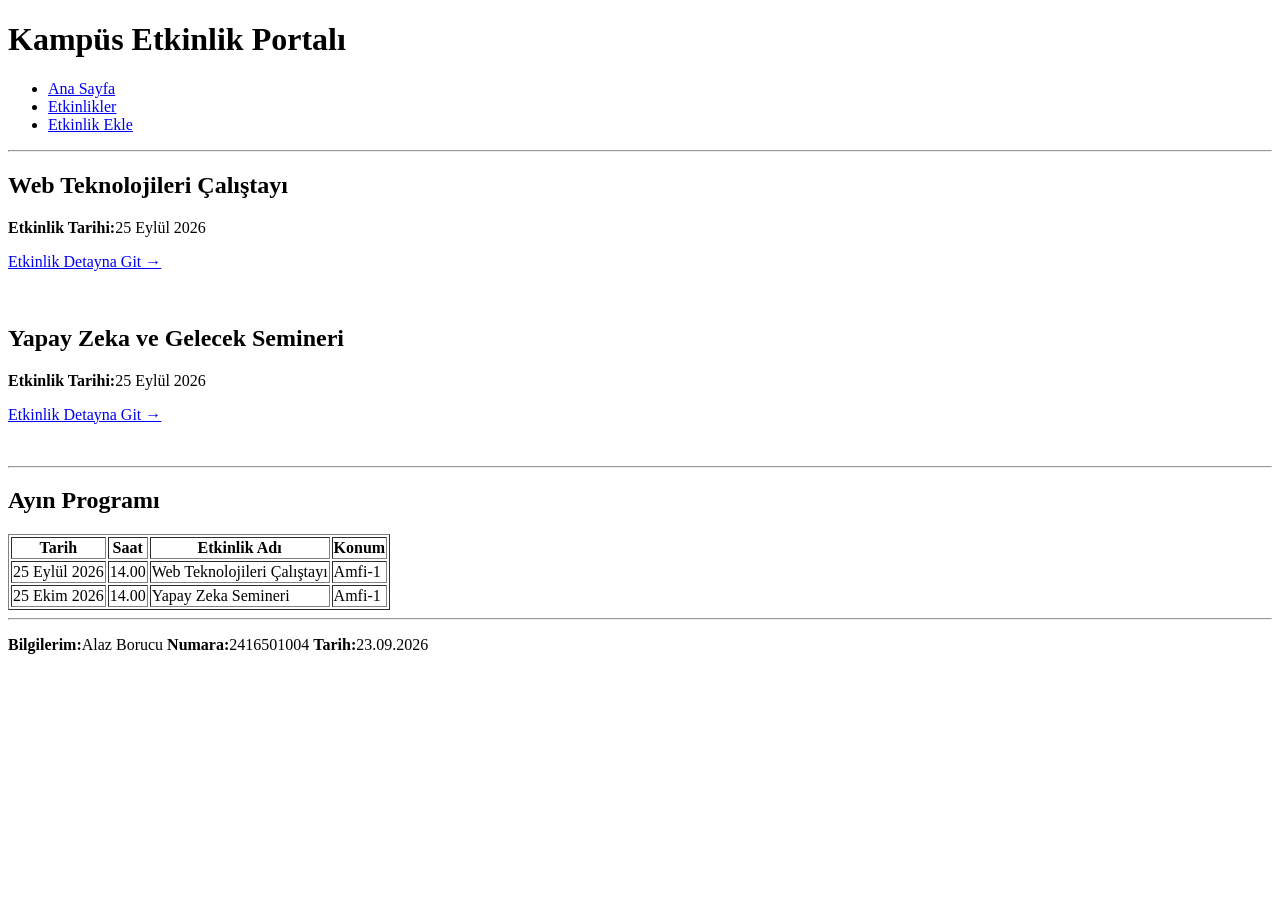
==== index.html @ 19bc13cd "CSS stilleri eklendi" ====
<!DOCTYPE html>
<html lang="tr">
<head>
    <meta charset="UTF-8">
    <meta name="viewport" content="width=device-width, initial-scale=1.0">
    <title>Kampüs Etkinlikleri</title>
    <link rel="stylesheet" href="style.css">
</head>
<body>
    <header>
        <h1>Kampüs Etkinlik Portalı</h1>
        <nav>
            <ul>
            <li><a href="index.html">Ana Sayfa</a></li>
            <li><a href="etkinlikdetay1.html">Etkinlikler</a></li>
            <li><a href="etkinlikdegisiklik.html">Etkinlik Ekle</a></li>
        </ul>
        </nav>
    </header>
    <hr>
    <main>
        <section>
            <h2>Web Teknolojileri Çalıştayı</h2>
            <p><strong>Etkinlik Tarihi:</strong>25 Eylül 2026</p>
            <p><a href="etkinlikdetay1.html">Etkinlik Detayna Git &rarr;</a></p>
        </section>
        <br>
        <section>
            <h2>Yapay Zeka ve Gelecek Semineri</h2>
            <p><strong>Etkinlik Tarihi:</strong>25 Eylül 2026</p>
            <p><a href="etkinlikdetay2.html">Etkinlik Detayna Git &rarr;</a></p>
        </section>
        <br>
        <hr>
        <section>
            <h2>Ayın Programı</h2>
            <table border="1">
                <thead>
                    <tr>
                        <th>Tarih</th>
                        <th>Saat</th>
                        <th>Etkinlik Adı</th>
                        <th>Konum</th>
                    </tr>
                </thead>
                <tbody>
                    <tr>
                        <td>25 Eylül 2026</td>
                        <td>14.00</td>
                        <td>Web Teknolojileri Çalıştayı</td>
                        <td>Amfi-1</td>
                    </tr>
                    <tr>
                        <td>25 Ekim 2026</td>
                        <td>14.00</td>
                        <td>Yapay Zeka Semineri</td>
                        <td>Amfi-1</td>
                    </tr>
                </tbody>
            </table>
        </section>
 </main>

 <hr>

 <footer>
    <p><strong>Bilgilerim:</strong>Alaz Borucu <strong>Numara:</strong>2416501004 <strong>Tarih:</strong>23.09.2026</p>
 </footer>
</body>
</html>
---- style.css ----
console.log("Merhaba Web Teknolojileri!");
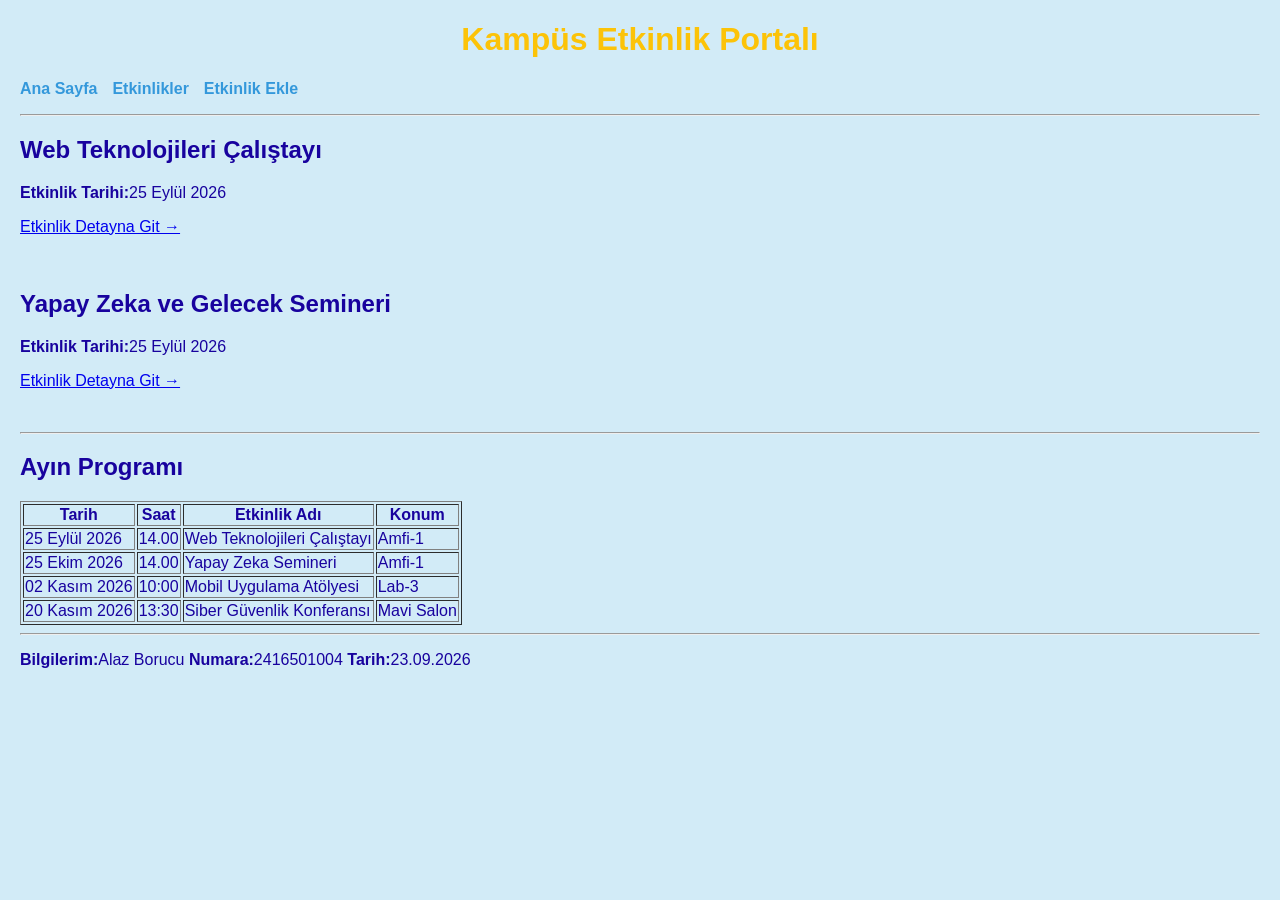
==== commit 677b9503: "4 etkinlik oldu" ====
--- a/index.html
+++ b/index.html
@@ -4,7 +4,7 @@
     <meta charset="UTF-8">
     <meta name="viewport" content="width=device-width, initial-scale=1.0">
     <title>Kampüs Etkinlikleri</title>
-    <link rel="stylesheet" href="style.css">
+    <link rel="stylesheet" href="index.css">
 </head>
 <body>
     <header>
@@ -12,7 +12,7 @@
         <nav>
             <ul>
             <li><a href="index.html">Ana Sayfa</a></li>
-            <li><a href="etkinlikdetay1.html">Etkinlikler</a></li>
+            <li><a href="etkinlikler.html">Etkinlikler</a></li>
             <li><a href="etkinlikdegisiklik.html">Etkinlik Ekle</a></li>
         </ul>
         </nav>
@@ -56,6 +56,18 @@
                         <td>Yapay Zeka Semineri</td>
                         <td>Amfi-1</td>
                     </tr>
+                    <tr>
+                        <td>02 Kasım 2026</td>
+                        <td>10:00</td>
+                        <td>Mobil Uygulama Atölyesi</td>
+                        <td>Lab-3</td>
+                    </tr>
+                    <tr>
+                        <td>20 Kasım 2026</td>
+                        <td>13:30</td>
+                        <td>Siber Güvenlik Konferansı</td>
+                        <td>Mavi Salon</td>
+                    </tr>
                 </tbody>
             </table>
         </section>
--- a/index.css
+++ b/index.css
@@ -0,0 +1,29 @@
+body {
+    background-color: #D2EBF7;
+    font-family: Arial, sans-serif;
+    color: #18029E;
+    margin: 20px;
+}
+
+h1 {
+    color: #FCC308;
+    text-align: center;
+}
+
+
+nav ul {
+    list-style-type: none;
+    padding: 0;
+    display: flex;
+    gap: 15px;
+}
+
+nav a {
+    text-decoration: none;
+    color: #3498db;
+    font-weight: bold;
+}
+
+nav a:hover {
+    color: #e74c3c;
+}
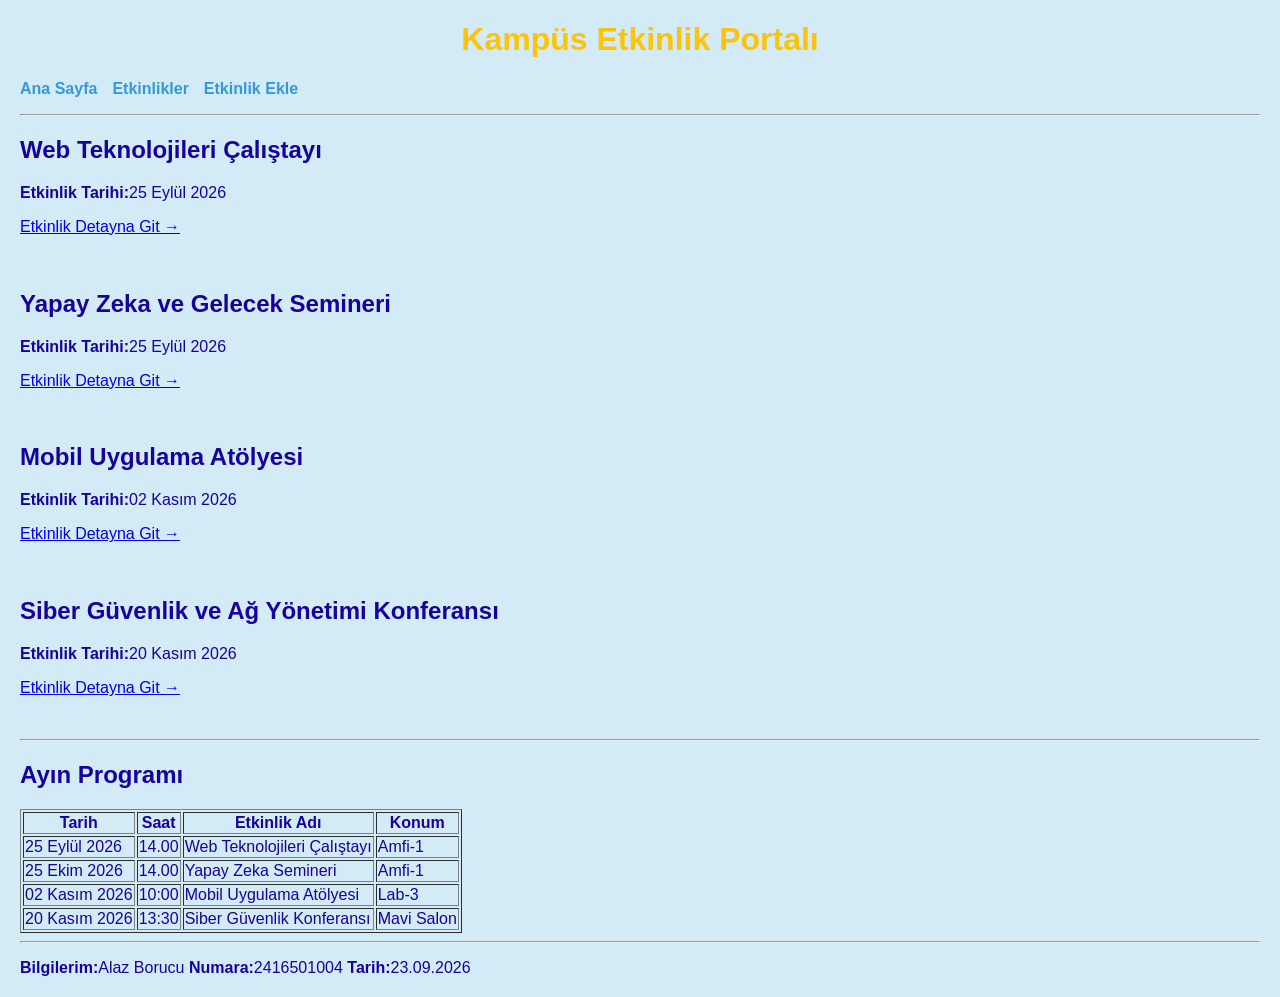
==== commit 33a80c11: "güncellendi" ====
--- a/index.html
+++ b/index.html
@@ -29,6 +29,18 @@
             <h2>Yapay Zeka ve Gelecek Semineri</h2>
             <p><strong>Etkinlik Tarihi:</strong>25 Eylül 2026</p>
             <p><a href="etkinlikdetay2.html">Etkinlik Detayna Git &rarr;</a></p>
+        </section>
+        <br>
+        <section>
+            <h2>Mobil Uygulama Atölyesi</h2>
+            <p><strong>Etkinlik Tarihi:</strong>02 Kasım 2026</p>
+            <p><a href="etkinlikdetay3.html">Etkinlik Detayna Git &rarr;</a></p>
+        </section>
+        <br>
+        <section>
+            <h2>Siber Güvenlik ve Ağ Yönetimi Konferansı</h2>
+            <p><strong>Etkinlik Tarihi:</strong>20 Kasım 2026</p>
+            <p><a href="etkinlikdetay4.html">Etkinlik Detayna Git &rarr;</a></p>
         </section>
         <br>
         <hr>
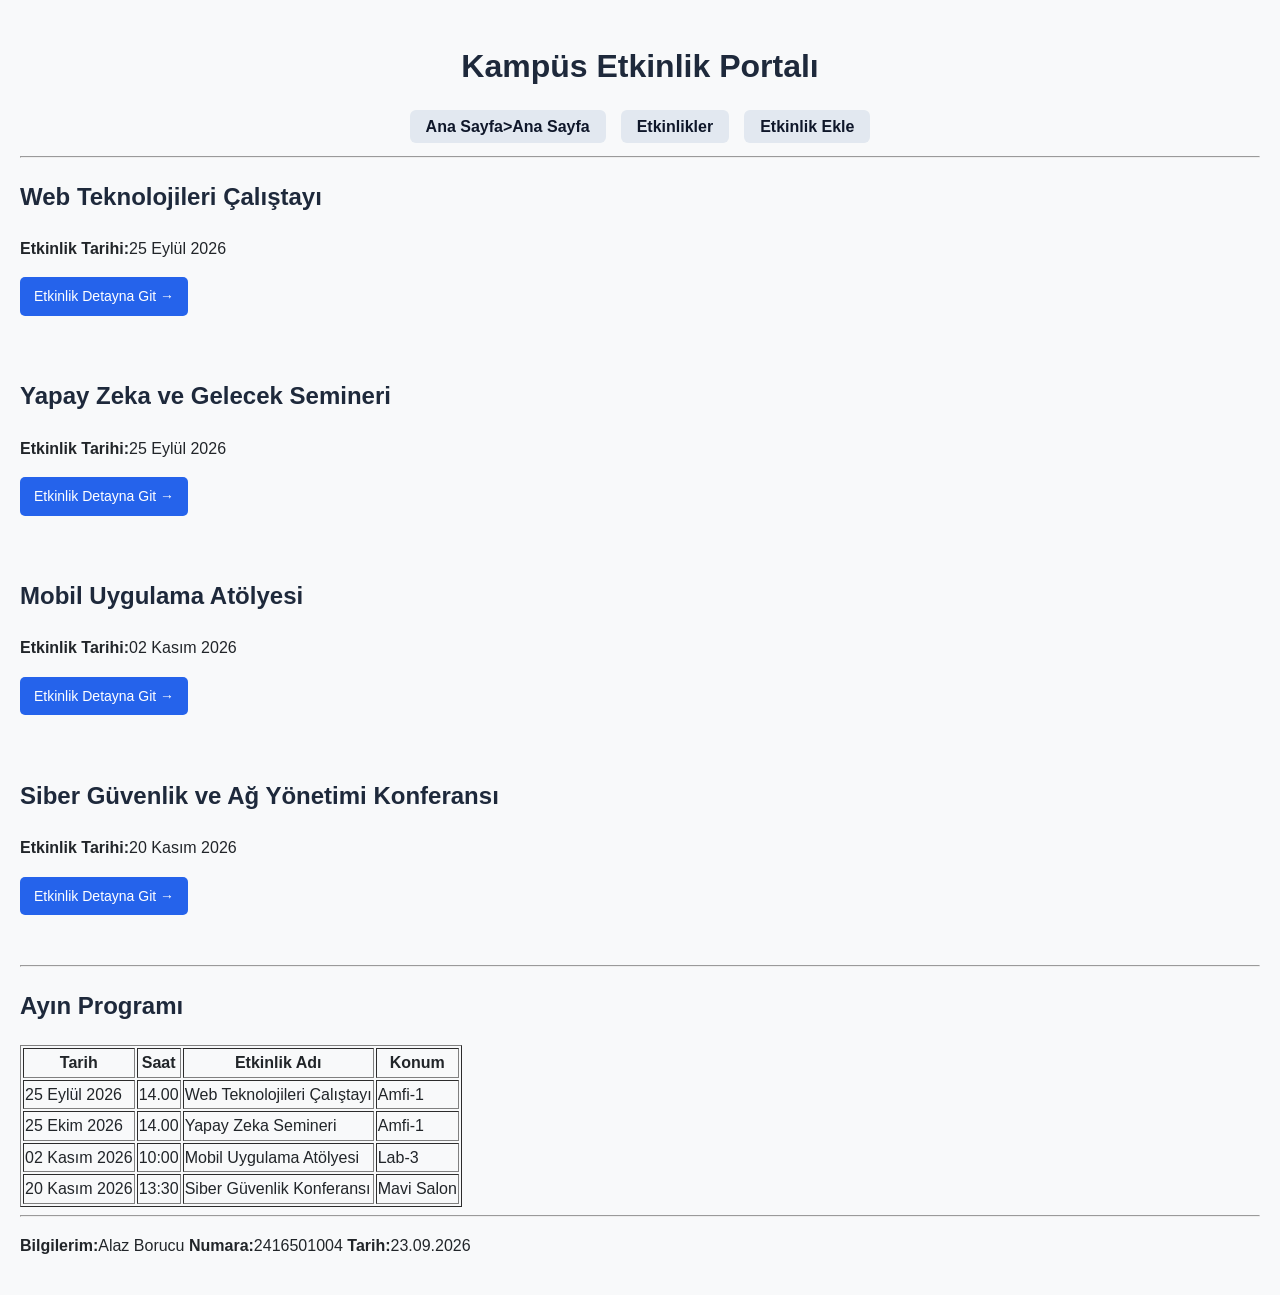
==== commit b34230bd: "güncellendi" ====
--- a/index.html
+++ b/index.html
@@ -11,9 +11,9 @@
         <h1>Kampüs Etkinlik Portalı</h1>
         <nav>
             <ul>
-            <li><a href="index.html">Ana Sayfa</a></li>
-            <li><a href="etkinlikler.html">Etkinlikler</a></li>
-            <li><a href="etkinlikdegisiklik.html">Etkinlik Ekle</a></li>
+            <li><a href="index.html" class="nav-link">Ana Sayfa>Ana Sayfa</a></li>
+            <li><a href="etkinlikler.html" class="nav-link">Etkinlikler</a></li>
+            <li><a href="etkinlikdegisiklik.html" class="nav-link">Etkinlik Ekle</a></li>
         </ul>
         </nav>
     </header>
@@ -22,25 +22,25 @@
         <section>
             <h2>Web Teknolojileri Çalıştayı</h2>
             <p><strong>Etkinlik Tarihi:</strong>25 Eylül 2026</p>
-            <p><a href="etkinlikdetay1.html">Etkinlik Detayna Git &rarr;</a></p>
+            <p><a href="etkinlikdetay1.html" class="btn-detay">Etkinlik Detayna Git &rarr;</a></p>
         </section>
         <br>
         <section>
             <h2>Yapay Zeka ve Gelecek Semineri</h2>
             <p><strong>Etkinlik Tarihi:</strong>25 Eylül 2026</p>
-            <p><a href="etkinlikdetay2.html">Etkinlik Detayna Git &rarr;</a></p>
+            <p><a href="etkinlikdetay2.html" class="btn-detay">Etkinlik Detayna Git &rarr;</a></p>
         </section>
         <br>
         <section>
             <h2>Mobil Uygulama Atölyesi</h2>
             <p><strong>Etkinlik Tarihi:</strong>02 Kasım 2026</p>
-            <p><a href="etkinlikdetay3.html">Etkinlik Detayna Git &rarr;</a></p>
+            <p><a href="etkinlikdetay3.html" class="btn-detay">Etkinlik Detayna Git &rarr;</a></p>
         </section>
         <br>
         <section>
             <h2>Siber Güvenlik ve Ağ Yönetimi Konferansı</h2>
             <p><strong>Etkinlik Tarihi:</strong>20 Kasım 2026</p>
-            <p><a href="etkinlikdetay4.html">Etkinlik Detayna Git &rarr;</a></p>
+            <p><a href="etkinlikdetay4.html" class="btn-detay">Etkinlik Detayna Git &rarr;</a></p>
         </section>
         <br>
         <hr>
--- a/index.css
+++ b/index.css
@@ -1,29 +1,99 @@
+/* ==========================================
+   1. GENEL SAYFA VE BAŞLIK STİLLERİ (Element Selectors)
+   ========================================== */
 body {
-    background-color: #D2EBF7;
-    font-family: Arial, sans-serif;
-    color: #18029E;
-    margin: 20px;
+    background-color: #f8f9fa;
+    font-family: 'Segoe UI', Tahoma, Geneva, Verdana, sans-serif;
+    color: #212529;
+    margin: 0;
+    padding: 20px;
+    line-height: 1.6;
+}
+
+h1, h2, h3 {
+    color: #1e293b;
 }
 
 h1 {
-    color: #FCC308;
     text-align: center;
 }
 
-
+/* ==========================================
+   2. ORTAK MENÜ STİLLERİ (Class: .nav-link)
+   ========================================== */
 nav ul {
     list-style-type: none;
     padding: 0;
     display: flex;
+    justify-content: center;
     gap: 15px;
 }
 
-nav a {
+/* Menü Bağlantıları İçin Class */
+.nav-link {
     text-decoration: none;
-    color: #3498db;
-    font-weight: bold;
+    color: #0f172a;
+    background-color: #e2e8f0;
+    padding: 8px 16px;
+    border-radius: 6px;
+    font-weight: 600;
+    transition: all 0.2s ease;
 }
 
-nav a:hover {
-    color: #e74c3c;
+/* Hover Etkileşimi */
+.nav-link:hover {
+    background-color: #2563eb;
+    color: #ffffff;
+}
+
+/* ==========================================
+   3. BUTON CLASS'LARI (Class Selectors)
+   ========================================== */
+
+/* Detay Butonu (Kart İçi Linkler) */
+.btn-detay {
+    display: inline-block;
+    text-decoration: none;
+    background-color: #2563eb;
+    color: #ffffff;
+    padding: 8px 14px;
+    border-radius: 5px;
+    font-size: 14px;
+    font-weight: 500;
+}
+
+.btn-detay:hover {
+    background-color: #1d4ed8;
+}
+
+/* Ana Kaydet Butonu (Form) */
+.btn-primary {
+    background-color: #16a34a;
+    color: #ffffff;
+    border: none;
+    padding: 10px 20px;
+    font-size: 16px;
+    font-weight: bold;
+    border-radius: 6px;
+    cursor: pointer;
+    transition: background-color 0.2s;
+}
+
+.btn-primary:hover {
+    background-color: #15803d;
+}
+
+/* Geri Dön Butonu (İkinci Derece Buton) */
+.btn-secondary {
+    display: inline-block;
+    text-decoration: none;
+    background-color: #64748b;
+    color: #ffffff;
+    padding: 8px 16px;
+    border-radius: 5px;
+    font-weight: 500;
+}
+
+.btn-secondary:hover {
+    background-color: #475569;
 }
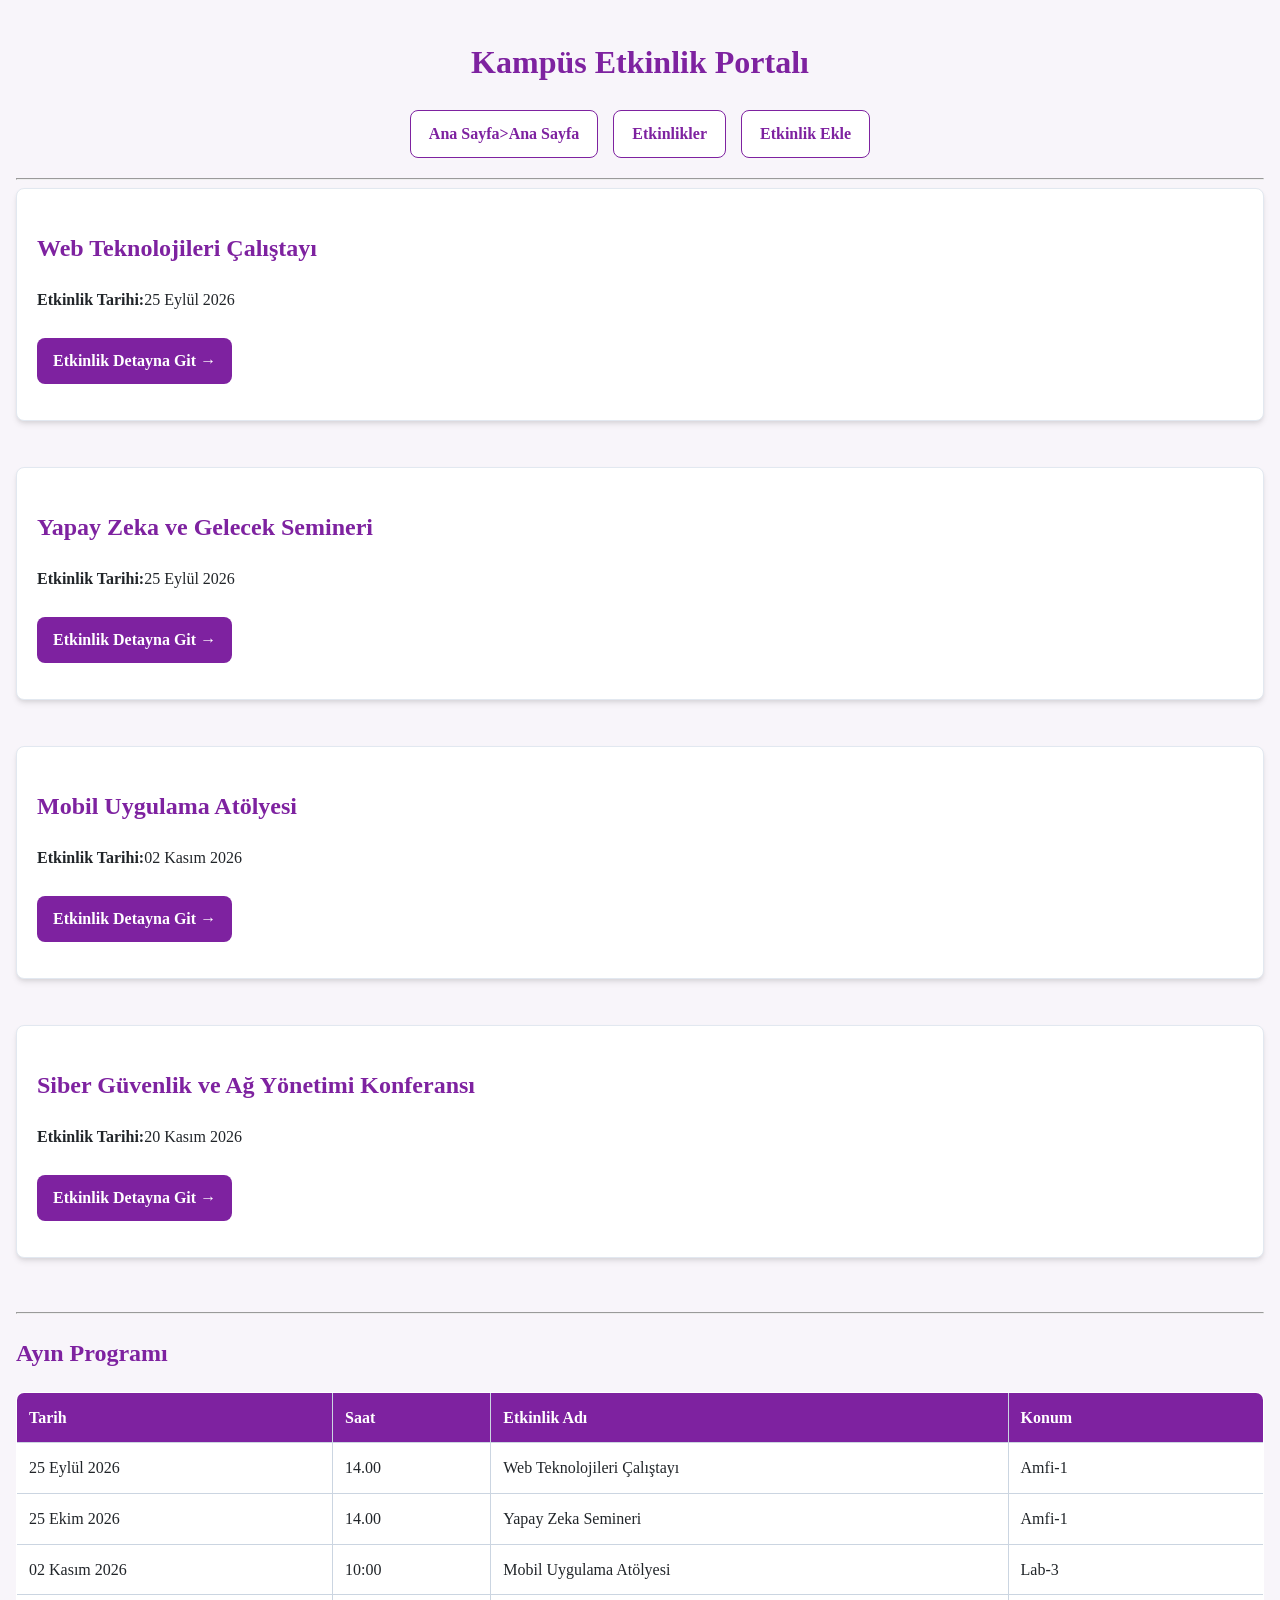
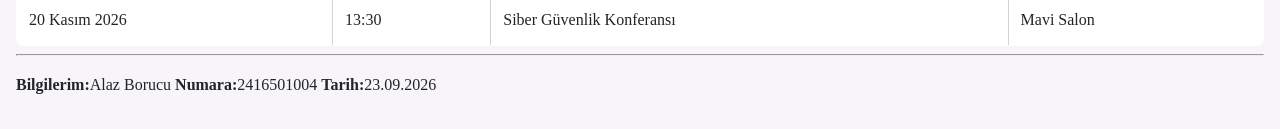
==== commit 22a3e06a: "güncellendi" ====
--- a/index.html
+++ b/index.html
@@ -4,7 +4,7 @@
     <meta charset="UTF-8">
     <meta name="viewport" content="width=device-width, initial-scale=1.0">
     <title>Kampüs Etkinlikleri</title>
-    <link rel="stylesheet" href="index.css">
+    <link rel="stylesheet" href="2416501004.css">
 </head>
 <body>
     <header>
@@ -20,27 +20,35 @@
     <hr>
     <main>
         <section>
+            <article class="card">
             <h2>Web Teknolojileri Çalıştayı</h2>
             <p><strong>Etkinlik Tarihi:</strong>25 Eylül 2026</p>
             <p><a href="etkinlikdetay1.html" class="btn-detay">Etkinlik Detayna Git &rarr;</a></p>
+            </article>
         </section>
         <br>
         <section>
+            <article class="card">
             <h2>Yapay Zeka ve Gelecek Semineri</h2>
             <p><strong>Etkinlik Tarihi:</strong>25 Eylül 2026</p>
             <p><a href="etkinlikdetay2.html" class="btn-detay">Etkinlik Detayna Git &rarr;</a></p>
+            </article>
         </section>
         <br>
         <section>
+            <article class="card">
             <h2>Mobil Uygulama Atölyesi</h2>
             <p><strong>Etkinlik Tarihi:</strong>02 Kasım 2026</p>
             <p><a href="etkinlikdetay3.html" class="btn-detay">Etkinlik Detayna Git &rarr;</a></p>
+            </article>
         </section>
         <br>
         <section>
+            <article class="card">
             <h2>Siber Güvenlik ve Ağ Yönetimi Konferansı</h2>
             <p><strong>Etkinlik Tarihi:</strong>20 Kasım 2026</p>
             <p><a href="etkinlikdetay4.html" class="btn-detay">Etkinlik Detayna Git &rarr;</a></p>
+            </article>
         </section>
         <br>
         <hr>
--- a/2416501004.css
+++ b/2416501004.css
@@ -0,0 +1,182 @@
+:root {
+    --no: 2416501004;
+    --ton: 284;
+    --renk-ana: hsl(var(--ton) 65% 38%);
+    --renk-zemin: hsl(var(--ton) 30% 97%);
+    --font: Georgia, serif;
+    --bosluk-m: 1rem;
+    --kose: 8px;
+}
+
+* {
+    box-sizing: border-box;
+}
+
+body {
+    font-family: var(--font);
+    background-color: var(--renk-zemin);
+    color: #212529;
+    margin: 0;
+    padding: var(--bosluk-m);
+    line-height: 1.6;
+}
+
+h1, h2, h3 {
+    color: var(--renk-ana);
+}
+
+h1 {
+    text-align: center;
+}
+
+/* ==========================================
+   KART (CARD) TASARIMI
+   ========================================== */
+.card {
+    background-color: #ffffff;
+    border: 1px solid #e2e8f0;
+    border-radius: var(--kose);
+    padding: 20px;
+    margin-bottom: 20px;
+    box-shadow: 0 4px 6px -1px rgba(0, 0, 0, 0.1), 0 2px 4px -1px rgba(0, 0, 0, 0.06);
+    transition: transform 0.2s ease, box-shadow 0.2s ease;
+}
+
+/* Fareyle kartın üzerine gelindiğinde hafif yükselme efekti */
+.card:hover {
+    transform: translateY(-3px);
+    box-shadow: 0 10px 15px -3px rgba(0, 0, 0, 0.1), 0 4px 6px -2px rgba(0, 0, 0, 0.05);
+}
+
+/* Kart Grid/Dizilim Düzeni */
+.card-container {
+    display: flex;
+    flex-direction: column;
+    gap: 15px;
+}
+
+/* Tablo Stilleri */
+table {
+    width: 100%;
+    border-collapse: collapse;
+    margin-top: 15px;
+    background-color: #ffffff;
+    border-radius: var(--kose);
+    overflow: hidden;
+}
+
+th, td {
+    padding: 12px;
+    text-align: left;
+    border: 1px solid #cbd5e1;
+}
+
+th {
+    background-color: var(--renk-ana);
+    color: #ffffff;
+}
+
+/* Header ve Navigasyon */
+header {
+    margin-bottom: 20px;
+}
+
+nav ul {
+    list-style-type: none;
+    padding: 0;
+    margin: 0;
+    display: flex;
+    justify-content: center;
+    gap: 15px;
+    flex-wrap: wrap;
+}
+
+.nav-link {
+    text-decoration: none;
+    color: var(--renk-ana);
+    background-color: #ffffff;
+    border: 1px solid var(--renk-ana);
+    padding: 10px 18px;
+    border-radius: var(--kose);
+    font-weight: 600;
+    display: inline-block;
+    transition: all 0.2s ease;
+}
+
+.nav-link:hover {
+    background-color: var(--renk-ana);
+    color: #ffffff;
+}
+
+/* Butonlar */
+.btn-detay, .btn-primary, .btn-secondary {
+    display: inline-block;
+    text-decoration: none;
+    padding: 10px 16px;
+    border-radius: var(--kose);
+    font-weight: 600;
+    text-align: center;
+    cursor: pointer;
+    border: none;
+}
+
+.btn-detay {
+    background-color: var(--renk-ana);
+    color: #ffffff;
+    margin-top: 10px;
+}
+
+.btn-detay:hover {
+    opacity: 0.9;
+}
+
+.btn-primary {
+    background-color: var(--renk-ana);
+    color: #ffffff;
+    width: 100%;
+}
+
+.btn-primary:hover {
+    opacity: 0.9;
+}
+
+.btn-secondary {
+    background-color: #64748b;
+    color: #ffffff;
+}
+
+.btn-secondary:hover {
+    background-color: #475569;
+}
+
+img {
+    max-width: 100%;
+    height: auto;
+    border-radius: var(--kose);
+}
+
+@media (max-width: 768px) {
+    nav ul {
+        flex-direction: column;
+        gap: 10px;
+    }
+
+    .nav-link {
+        text-align: center;
+        width: 100%;
+    }
+
+    h1 {
+        font-size: 22px;
+    }
+
+    h2 {
+        font-size: 18px;
+    }
+
+    table {
+        display: block;
+        overflow-x: auto;
+        white-space: nowrap;
+    }
+}
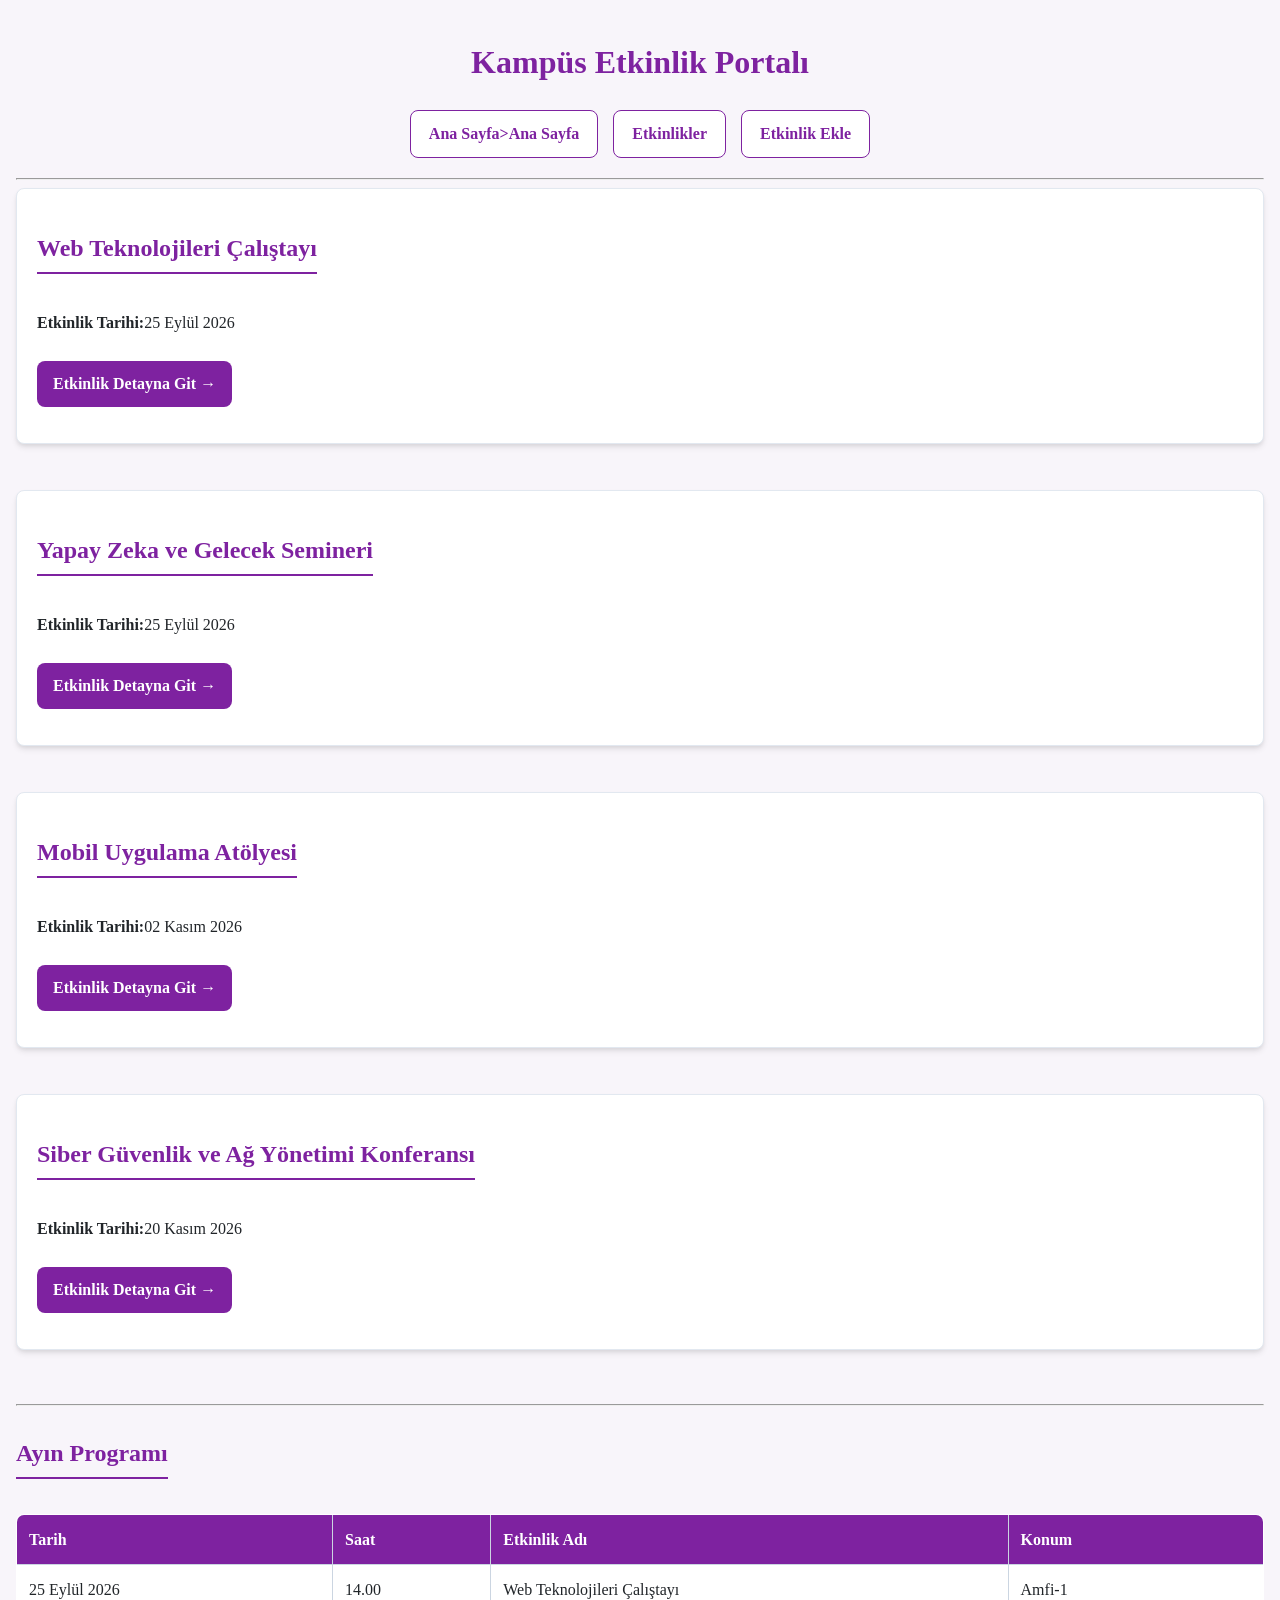
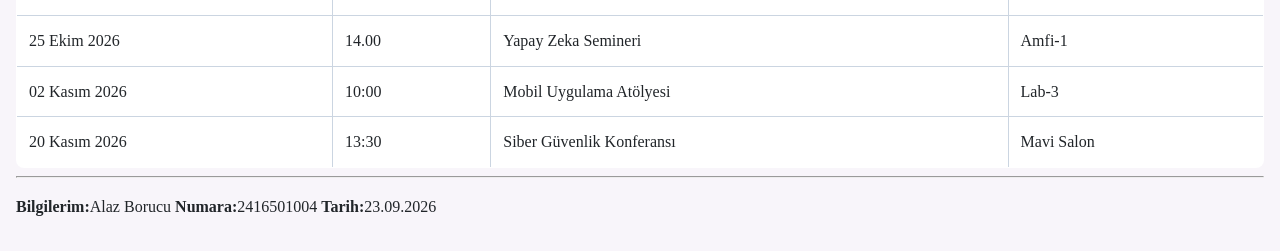
==== commit 644000b1: "gğncellendi" ====
--- a/index.html
+++ b/index.html
@@ -6,6 +6,8 @@
     <title>Kampüs Etkinlikleri</title>
     <link rel="stylesheet" href="2416501004.css">
 </head>
+<script src="script.js"></script>
+</body>
 <body>
     <header>
         <h1>Kampüs Etkinlik Portalı</h1>
--- a/2416501004.css
+++ b/2416501004.css
@@ -29,9 +29,13 @@
     text-align: center;
 }
 
-/* ==========================================
-   KART (CARD) TASARIMI
-   ========================================== */
+h2 {
+    border-bottom: 2px solid var(--renk-ana);
+    padding-bottom: 5px;
+    display: inline-block;
+}
+
+
 .card {
     background-color: #ffffff;
     border: 1px solid #e2e8f0;
@@ -42,20 +46,20 @@
     transition: transform 0.2s ease, box-shadow 0.2s ease;
 }
 
-/* Fareyle kartın üzerine gelindiğinde hafif yükselme efekti */
+
 .card:hover {
     transform: translateY(-3px);
     box-shadow: 0 10px 15px -3px rgba(0, 0, 0, 0.1), 0 4px 6px -2px rgba(0, 0, 0, 0.05);
 }
 
-/* Kart Grid/Dizilim Düzeni */
+
 .card-container {
     display: flex;
     flex-direction: column;
     gap: 15px;
 }
 
-/* Tablo Stilleri */
+
 table {
     width: 100%;
     border-collapse: collapse;
@@ -76,7 +80,7 @@
     color: #ffffff;
 }
 
-/* Header ve Navigasyon */
+
 header {
     margin-bottom: 20px;
 }
@@ -108,7 +112,7 @@
     color: #ffffff;
 }
 
-/* Butonlar */
+
 .btn-detay, .btn-primary, .btn-secondary {
     display: inline-block;
     text-decoration: none;
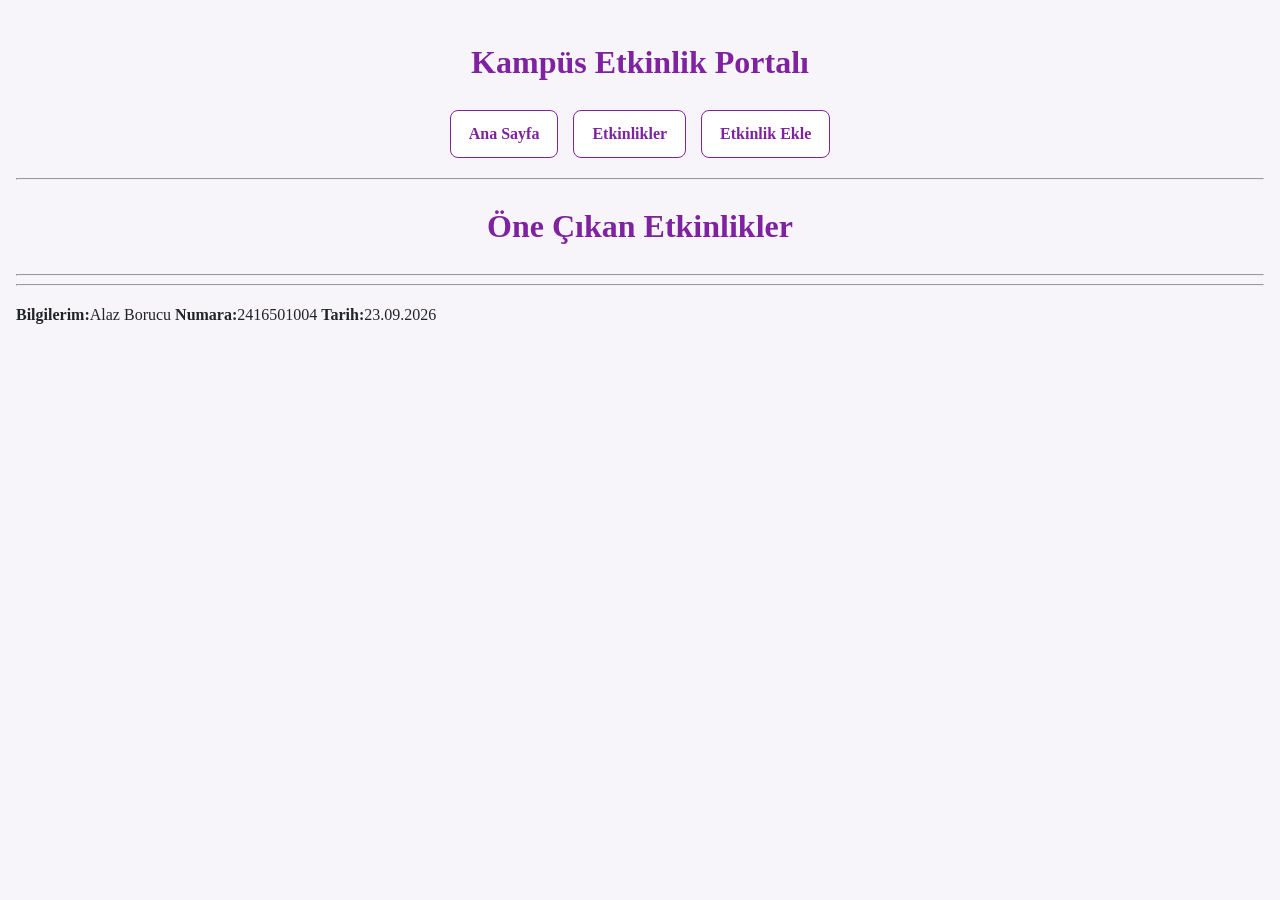
==== commit 541da35c: "güncellendi" ====
--- a/index.html
+++ b/index.html
@@ -5,95 +5,25 @@
     <meta name="viewport" content="width=device-width, initial-scale=1.0">
     <title>Kampüs Etkinlikleri</title>
     <link rel="stylesheet" href="2416501004.css">
+    <script type="module" src="js/event-list.js"></script>
 </head>
-<script src="script.js"></script>
-</body>
 <body>
     <header>
         <h1>Kampüs Etkinlik Portalı</h1>
         <nav>
-            <ul>
-            <li><a href="index.html" class="nav-link">Ana Sayfa>Ana Sayfa</a></li>
-            <li><a href="etkinlikler.html" class="nav-link">Etkinlikler</a></li>
-            <li><a href="etkinlikdegisiklik.html" class="nav-link">Etkinlik Ekle</a></li>
-        </ul>
-        </nav>
+    <ul>
+        <li><a href="index.html" class="nav-link">Ana Sayfa</a></li>
+        <li><a href="etkinlikler.html" class="nav-link">Etkinlikler</a></li>
+        <li><a href="etkinlikdegisiklik.html" class="nav-link">Etkinlik Ekle</a></li>
+    </ul>
+</nav>
     </header>
     <hr>
     <main>
-        <section>
-            <article class="card">
-            <h2>Web Teknolojileri Çalıştayı</h2>
-            <p><strong>Etkinlik Tarihi:</strong>25 Eylül 2026</p>
-            <p><a href="etkinlikdetay1.html" class="btn-detay">Etkinlik Detayna Git &rarr;</a></p>
-            </article>
-        </section>
-        <br>
-        <section>
-            <article class="card">
-            <h2>Yapay Zeka ve Gelecek Semineri</h2>
-            <p><strong>Etkinlik Tarihi:</strong>25 Eylül 2026</p>
-            <p><a href="etkinlikdetay2.html" class="btn-detay">Etkinlik Detayna Git &rarr;</a></p>
-            </article>
-        </section>
-        <br>
-        <section>
-            <article class="card">
-            <h2>Mobil Uygulama Atölyesi</h2>
-            <p><strong>Etkinlik Tarihi:</strong>02 Kasım 2026</p>
-            <p><a href="etkinlikdetay3.html" class="btn-detay">Etkinlik Detayna Git &rarr;</a></p>
-            </article>
-        </section>
-        <br>
-        <section>
-            <article class="card">
-            <h2>Siber Güvenlik ve Ağ Yönetimi Konferansı</h2>
-            <p><strong>Etkinlik Tarihi:</strong>20 Kasım 2026</p>
-            <p><a href="etkinlikdetay4.html" class="btn-detay">Etkinlik Detayna Git &rarr;</a></p>
-            </article>
-        </section>
-        <br>
-        <hr>
-        <section>
-            <h2>Ayın Programı</h2>
-            <table border="1">
-                <thead>
-                    <tr>
-                        <th>Tarih</th>
-                        <th>Saat</th>
-                        <th>Etkinlik Adı</th>
-                        <th>Konum</th>
-                    </tr>
-                </thead>
-                <tbody>
-                    <tr>
-                        <td>25 Eylül 2026</td>
-                        <td>14.00</td>
-                        <td>Web Teknolojileri Çalıştayı</td>
-                        <td>Amfi-1</td>
-                    </tr>
-                    <tr>
-                        <td>25 Ekim 2026</td>
-                        <td>14.00</td>
-                        <td>Yapay Zeka Semineri</td>
-                        <td>Amfi-1</td>
-                    </tr>
-                    <tr>
-                        <td>02 Kasım 2026</td>
-                        <td>10:00</td>
-                        <td>Mobil Uygulama Atölyesi</td>
-                        <td>Lab-3</td>
-                    </tr>
-                    <tr>
-                        <td>20 Kasım 2026</td>
-                        <td>13:30</td>
-                        <td>Siber Güvenlik Konferansı</td>
-                        <td>Mavi Salon</td>
-                    </tr>
-                </tbody>
-            </table>
-        </section>
- </main>
+    <h1 class="alti-cizili">Öne Çıkan Etkinlikler</h1>
+    <hr>
+        <section id="etkinlik-listesi" class="etkinlik-listesi" data-limit="2"></section>
+</main>
 
  <hr>
 
--- a/2416501004.css
+++ b/2416501004.css
@@ -183,4 +183,42 @@
         overflow-x: auto;
         white-space: nowrap;
     }
+}
+/* Filtre Formu Stilleri */
+.filtre {
+    display: grid;
+    grid-template-columns: 1fr;
+    gap: 10px;
+    margin-bottom: 15px;
+    background-color: #f8fafc;
+    padding: 15px;
+    border-radius: 8px;
+    border: 1px solid #e2e8f0;
+}
+
+.filtre label {
+    font-weight: bold;
+    margin-bottom: 2px;
+}
+
+.filtre input, 
+.filtre select {
+    padding: 8px 12px;
+    border: 1px solid #cbd5e1;
+    border-radius: 6px;
+    font-size: 14px;
+}
+
+#sonuc {
+    font-weight: bold;
+    color: #1e293b;
+    margin-bottom: 15px;
+}
+
+/* Geniş Ekran (Masaüstü) Düzeni */
+@media (min-width: 768px) {
+    .filtre {
+        grid-template-columns: auto 1fr auto 1fr;
+        align-items: center;
+    }
 }
